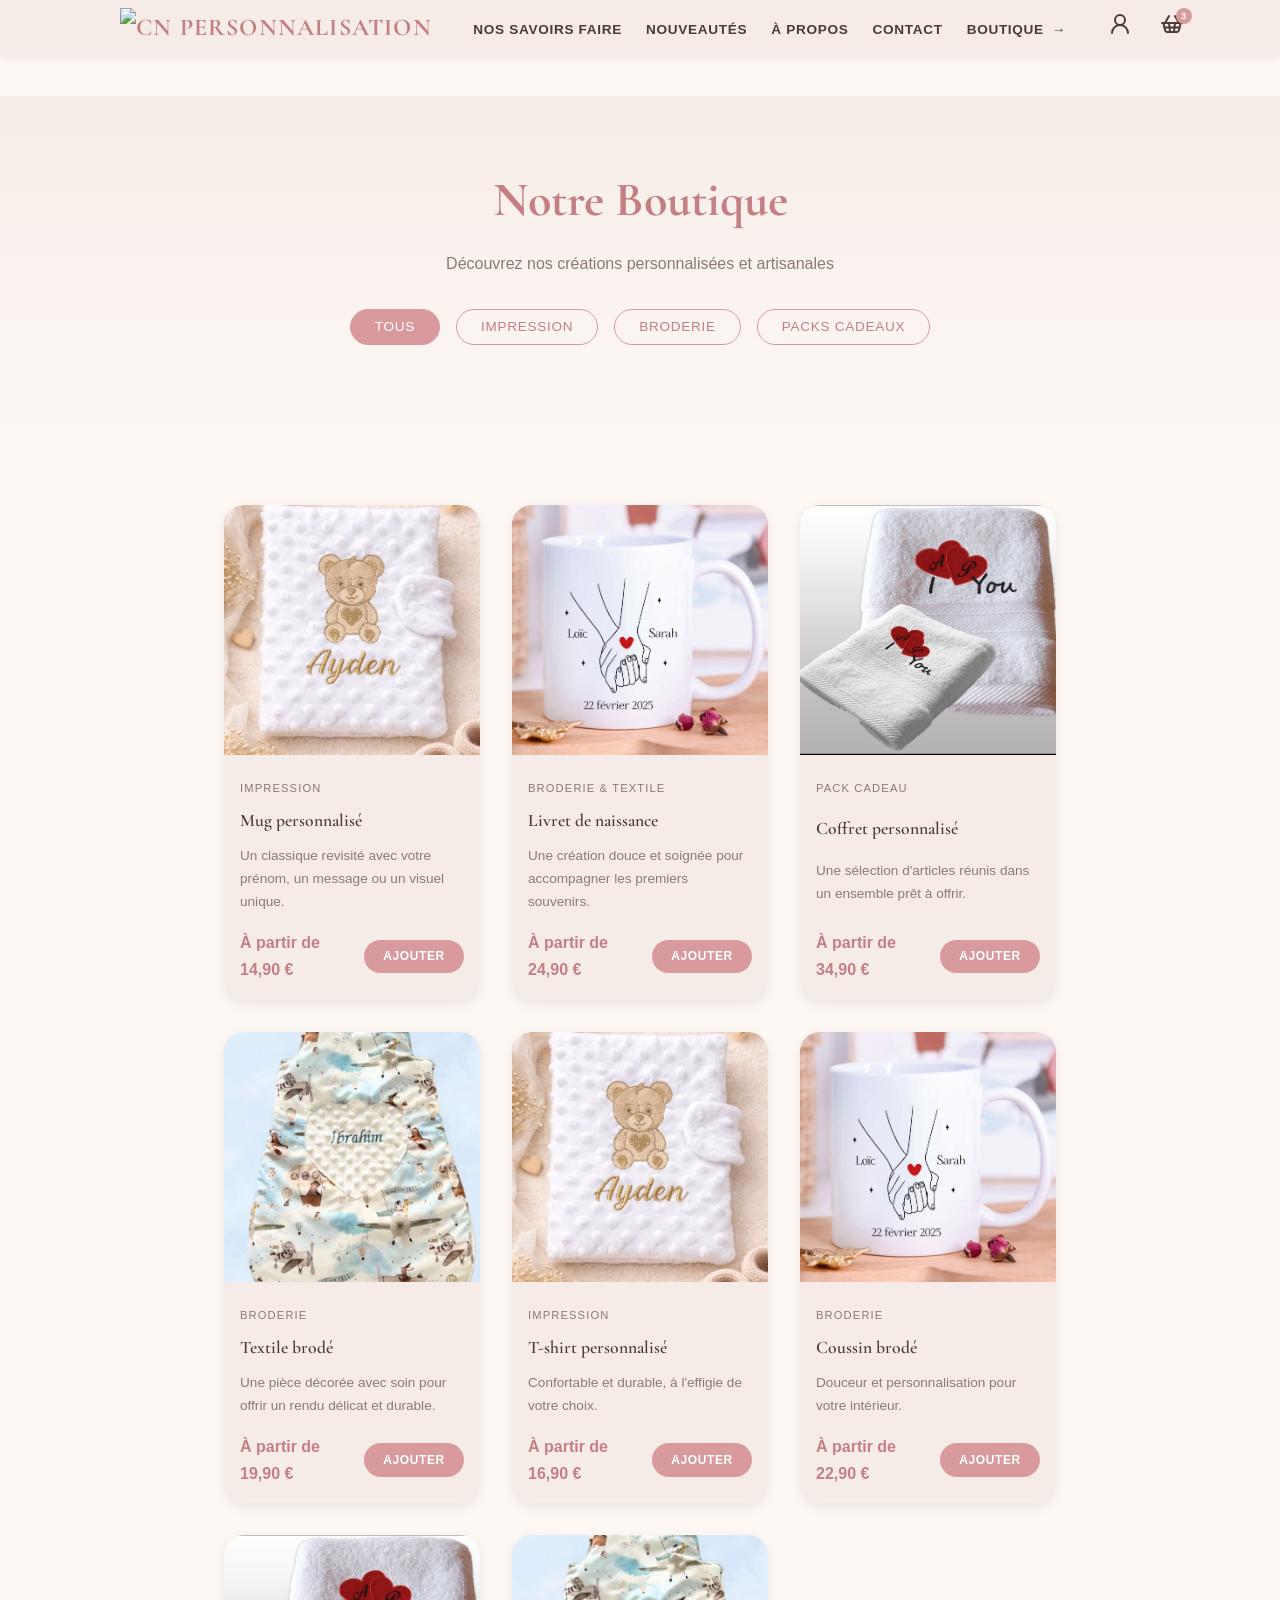
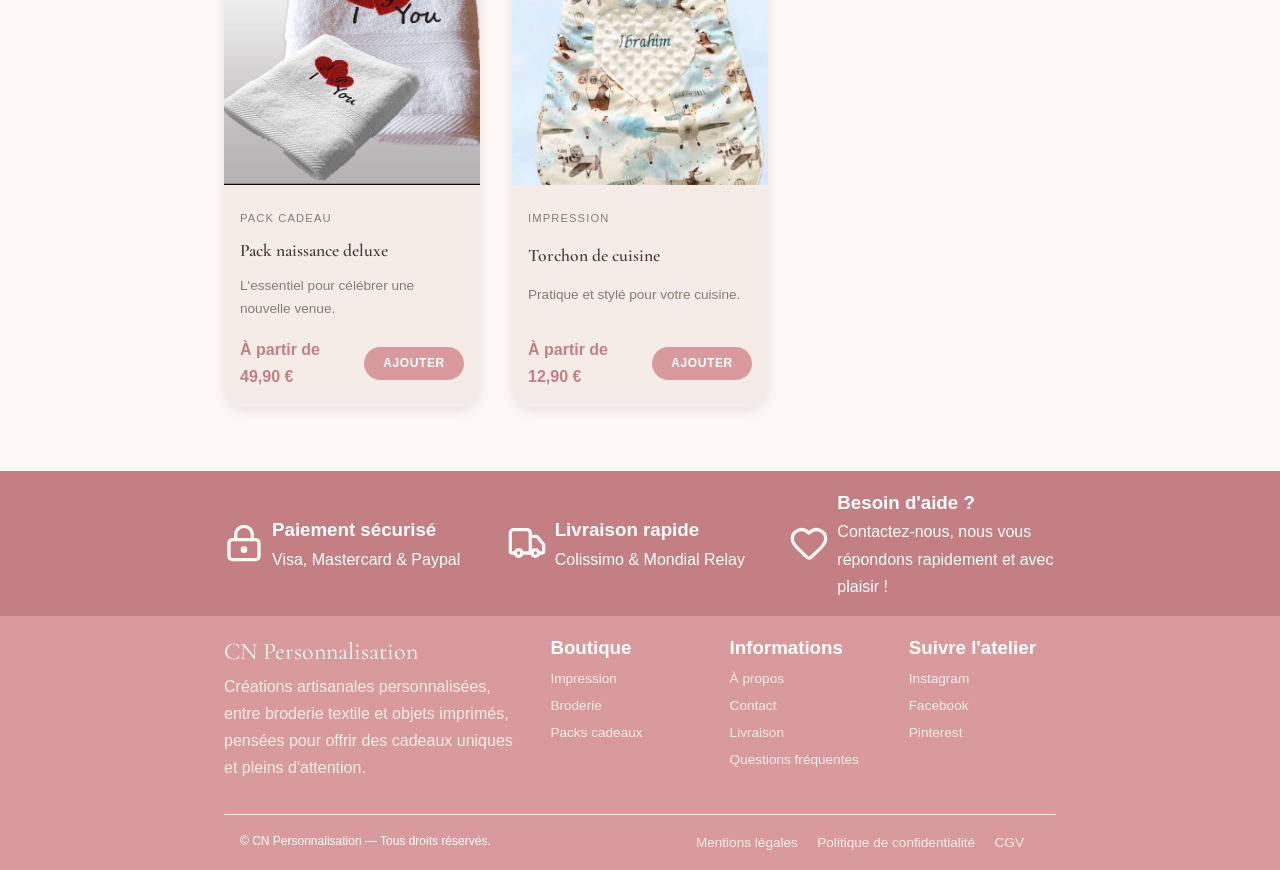
==== boutique.html @ 2475ac3a "first commit" ====
<!doctype html>
<html lang="fr">
  <head>
    <meta charset="UTF-8" />
    <meta name="viewport" content="width=device-width, initial-scale=1.0" />
    <title>Boutique - CN Personnalisation</title>
    <meta
      name="description"
      content="CN Personnalisation - Créations artisanales personnalisées, entre broderie textile et objets imprimés, pensées pour offrir des cadeaux uniques et pleins d'attention."
    />
    <link rel="icon" href="assets/img/favicon.ico" type="image/x-icon" />
    <link rel="stylesheet" href="./style.css" />
    <style>
      .shop-hero {
        background: linear-gradient(180deg, var(--color-bg-soft), var(--color-bg));
        padding: 3rem clamp(1rem, calc(20vw - 2rem), 15rem);
        text-align: center;
      }

      .shop-hero h1 {
        font-family: var(--font-heading);
        font-size: clamp(2rem, 4vw, 3rem);
        color: var(--color-blush-dark);
        margin-bottom: 0.5rem;
      }

      .shop-hero p {
        color: var(--color-text-muted);
        font-size: 1rem;
        margin-bottom: 2rem;
      }

      .filters {
        display: flex;
        justify-content: center;
        gap: 1rem;
        margin-bottom: 2rem;
        flex-wrap: wrap;
      }

      .filter-btn {
        padding: 0.6rem 1.5rem;
        border: 1px solid var(--color-blush);
        background: transparent;
        color: var(--color-blush-dark);
        border-radius: var(--radius-full);
        cursor: pointer;
        font-size: 0.85rem;
        letter-spacing: 0.05em;
        text-transform: uppercase;
        transition: all 0.2s ease;
        font-family: var(--font-body);
      }

      .filter-btn:hover,
      .filter-btn.active {
        background: var(--color-blush);
        color: white;
      }

      .shop-container {
        padding: 2rem clamp(1rem, calc(20vw - 2rem), 15rem);
      }

      .products-grid {
        display: grid;
        grid-template-columns: repeat(auto-fill, minmax(250px, 1fr));
        gap: 2rem;
      }

      .product-item {
        background: var(--color-bg-soft);
        border-radius: var(--radius-lg);
        overflow: hidden;
        box-shadow: 0 4px 12px rgba(0, 0, 0, 0.08);
        transition: transform 0.2s ease, box-shadow 0.2s ease;
        display: flex;
        flex-direction: column;
      }

      .product-item:hover {
        transform: translateY(-4px);
        box-shadow: 0 8px 16px rgba(0, 0, 0, 0.12);
      }

      .product-item img {
        width: 100%;
        height: 250px;
        object-fit: cover;
      }

      .product-info {
        padding: 1rem;
        display: flex;
        flex-direction: column;
        flex: 1;
        justify-content: space-between;
      }

      .product-category {
        font-size: 0.7rem;
        color: var(--color-text-muted);
        text-transform: uppercase;
        letter-spacing: 0.1em;
        margin-bottom: 0.5rem;
      }

      .product-name {
        font-family: var(--font-heading);
        font-size: 1.1rem;
        font-weight: 600;
        color: var(--color-text);
        margin-bottom: 0.5rem;
      }

      .product-description {
        font-size: 0.85rem;
        color: var(--color-text-muted);
        margin-bottom: 1rem;
        min-height: 2.4em;
      }

      .product-footer {
        display: flex;
        justify-content: space-between;
        align-items: center;
      }

      .product-price {
        font-size: 1rem;
        font-weight: 700;
        color: var(--color-blush-dark);
      }

      .add-to-cart {
        background: var(--color-blush);
        color: white;
        border: none;
        padding: 0.6rem 1.2rem;
        border-radius: var(--radius-full);
        cursor: pointer;
        font-size: 0.75rem;
        letter-spacing: 0.05em;
        text-transform: uppercase;
        font-weight: 600;
        transition: background 0.2s ease;
      }

      .add-to-cart:hover {
        background: var(--color-blush-dark);
      }

      .section-heading-shop {
        text-align: center;
        margin-bottom: 2rem;
      }

      .section-heading-shop .eyebrow {
        display: block;
      }

      .section-heading-shop h2 {
        font-family: var(--font-heading);
        font-size: clamp(1.5rem, 3vw, 2rem);
        color: var(--color-text);
      }
    </style>
  </head>
  <body>
    <header class="site-header">
      <div class="container">
        <nav class="navbar" aria-label="Navigation principale">
          <a href="index.html" class="brand"
            ><img src="assets/img/logo.png" alt="CN Personnalisation"
          /></a>

          <ul class="nav-links">
            <li><a href="index.html#broderie">Nos savoirs faire</a></li>
            <li><a href="index.html#nouveautes">Nouveautés</a></li>
            <li><a href="index.html#a-propos">À propos</a></li>
            <li><a href="index.html#contact">Contact</a></li>
            <li><a href="boutique.html" class="text-link">Boutique</a></li>
          </ul>

          <div class="nav-actions">
            <a href="#" class="nav-link icon icon-user"
              ><img src="assets/img/icons/user-round.svg" alt="Compte"
            /></a>
            <a href="#" class="nav-link icon icon-basket"
              ><img src="assets/img/icons/shopping-basket.svg" alt="Panier"
            /></a>
            <div class="cart-content">
              <h3>Votre panier</h3>
              <div class="items-container">
                <article class="item">
                  <img
                    class="item-image"
                    src="assets/img/products/product-1.jpeg"
                    alt="Mug personnalisé"
                  />
                  <div class="item-text">
                    <p class="item-name">Mug personnalisé</p>
                    <p class="item-price">14,90 €</p>
                  </div>
                </article>
                <article class="item">
                  <img
                    class="item-image"
                    src="assets/img/products/product-2.jpeg"
                    alt="Livret de naissance"
                  />
                  <div class="item-text">
                    <p class="item-name">Livret de naissance</p>
                    <p class="item-price">24,90 €</p>
                  </div>
                </article>
              </div>
              <div class="cart-total">
                <p>Total : 39,80 €</p>
                <a href="#" class="btn btn-primary btn-full">Passer à la caisse</a>
            </div>
          </div>
        </nav>
      </div>
    </header>

    <main>
      <section class="shop-hero">
        <h1>Notre Boutique</h1>
        <p>Découvrez nos créations personnalisées et artisanales</p>
        
        <div class="filters">
          <button class="filter-btn active" data-filter="all">Tous</button>
          <button class="filter-btn" data-filter="impression">Impression</button>
          <button class="filter-btn" data-filter="broderie">Broderie</button>
          <button class="filter-btn" data-filter="pack">Packs cadeaux</button>
        </div>
      </section>

      <section class="shop-container">
        <div class="products-grid">
          <!-- Impression -->
          <div class="product-item" data-category="impression">
            <img
              src="assets/img/products/product-1.jpeg"
              alt="Mug personnalisé"
            />
            <div class="product-info">
              <p class="product-category">Impression</p>
              <h3 class="product-name">Mug personnalisé</h3>
              <p class="product-description">
                Un classique revisité avec votre prénom, un message ou un visuel unique.
              </p>
              <div class="product-footer">
                <span class="product-price">À partir de 14,90 €</span>
                <button class="add-to-cart">Ajouter</button>
              </div>
            </div>
          </div>

          <!-- Broderie -->
          <div class="product-item" data-category="broderie">
            <img
              src="assets/img/products/product-2.jpeg"
              alt="Livret de naissance personnalisé"
            />
            <div class="product-info">
              <p class="product-category">Broderie & textile</p>
              <h3 class="product-name">Livret de naissance</h3>
              <p class="product-description">
                Une création douce et soignée pour accompagner les premiers souvenirs.
              </p>
              <div class="product-footer">
                <span class="product-price">À partir de 24,90 €</span>
                <button class="add-to-cart">Ajouter</button>
              </div>
            </div>
          </div>

          <!-- Pack cadeau -->
          <div class="product-item" data-category="pack">
            <img
              src="assets/img/products/product-3.jpeg"
              alt="Coffret cadeau personnalisé"
            />
            <div class="product-info">
              <p class="product-category">Pack cadeau</p>
              <h3 class="product-name">Coffret personnalisé</h3>
              <p class="product-description">
                Une sélection d'articles réunis dans un ensemble prêt à offrir.
              </p>
              <div class="product-footer">
                <span class="product-price">À partir de 34,90 €</span>
                <button class="add-to-cart">Ajouter</button>
              </div>
            </div>
          </div>

          <!-- Broderie -->
          <div class="product-item" data-category="broderie">
            <img
              src="assets/img/products/product-4.jpeg"
              alt="Textile brodé personnalisé"
            />
            <div class="product-info">
              <p class="product-category">Broderie</p>
              <h3 class="product-name">Textile brodé</h3>
              <p class="product-description">
                Une pièce décorée avec soin pour offrir un rendu délicat et durable.
              </p>
              <div class="product-footer">
                <span class="product-price">À partir de 19,90 €</span>
                <button class="add-to-cart">Ajouter</button>
              </div>
            </div>
          </div>

          <!-- Impression -->
          <div class="product-item" data-category="impression">
            <img
              src="assets/img/products/product-1.jpeg"
              alt="T-shirt personnalisé"
            />
            <div class="product-info">
              <p class="product-category">Impression</p>
              <h3 class="product-name">T-shirt personnalisé</h3>
              <p class="product-description">
                Confortable et durable, à l'effigie de votre choix.
              </p>
              <div class="product-footer">
                <span class="product-price">À partir de 16,90 €</span>
                <button class="add-to-cart">Ajouter</button>
              </div>
            </div>
          </div>

          <!-- Broderie -->
          <div class="product-item" data-category="broderie">
            <img
              src="assets/img/products/product-2.jpeg"
              alt="Coussin brodé"
            />
            <div class="product-info">
              <p class="product-category">Broderie</p>
              <h3 class="product-name">Coussin brodé</h3>
              <p class="product-description">
                Douceur et personnalisation pour votre intérieur.
              </p>
              <div class="product-footer">
                <span class="product-price">À partir de 22,90 €</span>
                <button class="add-to-cart">Ajouter</button>
              </div>
            </div>
          </div>

          <!-- Pack cadeau -->
          <div class="product-item" data-category="pack">
            <img
              src="assets/img/products/product-3.jpeg"
              alt="Pack naissance"
            />
            <div class="product-info">
              <p class="product-category">Pack cadeau</p>
              <h3 class="product-name">Pack naissance deluxe</h3>
              <p class="product-description">
                L'essentiel pour célébrer une nouvelle venue.
              </p>
              <div class="product-footer">
                <span class="product-price">À partir de 49,90 €</span>
                <button class="add-to-cart">Ajouter</button>
              </div>
            </div>
          </div>

          <!-- Impression -->
          <div class="product-item" data-category="impression">
            <img
              src="assets/img/products/product-4.jpeg"
              alt="Torchon de cuisine"
            />
            <div class="product-info">
              <p class="product-category">Impression</p>
              <h3 class="product-name">Torchon de cuisine</h3>
              <p class="product-description">
                Pratique et stylé pour votre cuisine.
              </p>
              <div class="product-footer">
                <span class="product-price">À partir de 12,90 €</span>
                <button class="add-to-cart">Ajouter</button>
              </div>
            </div>
          </div>
        </div>
      </section>
    </main>

    <footer class="site-footer" id="contact">
      <div class="order-specs">
        <article class="spec-item">
          <img
            src="assets/img/icons/lock-keyhole.svg"
            alt="Icône de paiement sécurisé"
            class="spec-icon"
          />
          <div class="spec-content">
          <h3>Paiement sécurisé</h3>
          <p>
            Visa, Mastercard & Paypal
          </p>
          </div>
        </article>
        <article class="spec-item">
          <img
            src="assets/img/icons/truck.svg"
            alt="Icône de livraison"
            class="spec-icon"
          />
          <div class="spec-content">
          <h3>Livraison rapide</h3>
          <p>
            Colissimo & Mondial Relay
          </p>
          </div>
        </article>
        <article class="spec-item">
          <img
            src="assets/img/icons/heart.svg"
            alt="Icône d'aide client"
            class="spec-icon"
          />
          <div class="spec-content">
            <h3>Besoin d'aide ?</h3>
            <p>
              Contactez-nous, nous vous répondons rapidement et avec plaisir !
            </p>
          </div>
        </article>
      </div>
      <div class="container footer-grid">
        <div class="footer-brand">
          <a href="index.html" class="brand">CN Personnalisation</a>
          <p>
            Créations artisanales personnalisées, entre broderie textile et
            objets imprimés, pensées pour offrir des cadeaux uniques et pleins
            d'attention.
          </p>
        </div>

        <div class="footer-column">
          <h3>Boutique</h3>
          <ul role="list">
            <li><a href="#impression">Impression</a></li>
            <li><a href="#broderie">Broderie</a></li>
            <li><a href="#pack">Packs cadeaux</a></li>
          </ul>
        </div>

        <div class="footer-column">
          <h3>Informations</h3>
          <ul role="list">
            <li><a href="index.html#a-propos">À propos</a></li>
            <li><a href="index.html#contact">Contact</a></li>
            <li><a href="#">Livraison</a></li>
            <li><a href="#">Questions fréquentes</a></li>
          </ul>
        </div>

        <div class="footer-column">
          <h3>Suivre l'atelier</h3>
          <ul role="list">
            <li><a href="#">Instagram</a></li>
            <li><a href="#">Facebook</a></li>
            <li><a href="#">Pinterest</a></li>
          </ul>
        </div>
      </div>

      <div class="container footer-bottom">
        <p>© CN Personnalisation — Tous droits réservés.</p>
        <div class="footer-legal">
          <a href="#">Mentions légales</a>
          <a href="#">Politique de confidentialité</a>
          <a href="#">CGV</a>
        </div>
      </div>
    </footer>

    <script src="script.js"></script>
    <script>
      // Filtrage des produits
      const filterButtons = document.querySelectorAll(".filter-btn");
      const products = document.querySelectorAll(".product-item");

      filterButtons.forEach((button) => {
        button.addEventListener("click", () => {
          // Mettre à jour l'état des boutons
          filterButtons.forEach((btn) => btn.classList.remove("active"));
          button.classList.add("active");

          // Filtrer les produits
          const filter = button.dataset.filter;
          products.forEach((product) => {
            if (filter === "all" || product.dataset.category === filter) {
              product.style.display = "block";
            } else {
              product.style.display = "none";
            }
          });
        });
      });

      // Ajouter au panier
      const addToCartButtons = document.querySelectorAll(".add-to-cart");
      addToCartButtons.forEach((button) => {
        button.addEventListener("click", (e) => {
          e.preventDefault();
          alert("Produit ajouté au panier ! 🎉");
        });
      });
    </script>
  </body>
</html>
---- style.css ----
@import url("https://fonts.googleapis.com/css2?family=Cormorant+Garamond:ital,wght@0,300..700;1,300..700&family=WindSong:wght@400;500&display=swap");

* {
  box-sizing: border-box;
  margin: 0;
  padding: 0;
}

:root {
  --color-bg: #fdf8f4;
  --color-bg-soft: #f6ece7;
  --color-blush: #d99a9e;
  --color-blush-dark: #c47f85;
  --color-text: #4a3b36;
  --color-text-muted: #8a7a72;
  --font-script: "WindSong", "cursive", serif;
  --font-heading: "Cormorant Garamond", "Georgia", serif;
  --font-body: "Poppins", sans-serif;
  --radius-lg: 1.25rem;
  --radius-full: 9999px;
}

html {
  scroll-behavior: smooth;
}

body {
  background: var(--color-bg);
  color: var(--color-text);
  font-family: var(--font-body);
  line-height: 1.7;
}

.reveal {
  opacity: 0;
  transform: translateY(20px);
  transition:
    opacity 1s ease,
    transform 1s ease;
}

.reveal.is-visible {
  opacity: 1;
  transform: none;
}

nav {
  background: var(--color-bg-soft);
  padding: 0.5rem 6rem;
  display: flex;
  justify-content: space-between;
  align-items: center;
  position: fixed;
  top: 0;
  left: 0;
  width: 100%;
  box-shadow: 0 0 10px rgba(0, 0, 0, 0.08);
  z-index: 1000;
}

nav a {
  text-decoration: none;
  color: var(--color-text);
  font-size: 0.85rem;
  letter-spacing: 0.05em;
  text-transform: uppercase;
  margin-left: 1.5rem;
  transition: color 0.2s ease;
}

.nav-actions {
  position: relative;
}

nav ul {
  list-style: none;
  display: flex;
  align-items: center;
}
nav li:hover a,
.text-link:hover {
  color: var(--color-blush-dark);
}
/* 
.nav-links > li {
  position: relative;
}
.nav-links > li:hover::after {
  content: "";
  position: absolute;
  bottom: -1rem;
  left: 50%;
  transform: translateX(-50%);
  display: inline-block;
  width: 20px;
  height: 20px;
  background-image: url("assets/img/icons/heart-text.svg");
  background-size: contain;
  background-repeat: no-repeat;
} */

.icon-basket {
  position: relative;
}

.icon-basket::after {
  content: "3";
  position: absolute;
  top: -1rem;
  right: -0.5rem;
  background: var(--color-blush);
  color: white;
  font-size: 0.6rem;
  width: 1rem;
  height: 1rem;
  border-radius: var(--radius-full);
  display: flex;
  align-items: center;
  justify-content: center;
}

.cart-content {
  display: none;
  position: absolute;
  padding: 1rem 1.5rem;
  top: 100%;
  right: 0;
  width: 400px;
  overflow: hidden;
  background: var(--color-bg);
  border-radius: var(--radius-lg);
  box-shadow: 0 4px 12px rgba(0, 0, 0, 0.15);
}

.cart-content.active {
  display: block;
}

.cart-content h3 {
  font-size: 1rem;
  margin-bottom: 1rem;
  color: var(--color-blush-dark);
}

.items-container {
  padding: 1rem;
  max-height: 400px;
  overflow-y: auto;
}

.item {
  display: flex;
  align-items: center;
  margin-bottom: 1rem;
  background: var(--color-bg-soft);
  padding: 0.5rem;
  border-radius: var(--radius-lg);
}

.item-image {
  width: 60px;
  height: 60px;
  object-fit: cover;
  border-radius: var(--radius-lg);
  margin-right: 1rem;
}

.item-name {
  font-size: 0.85rem;
  font-weight: 600;
  margin-bottom: 0.25rem;
}

.item-price {
  font-size: 0.85rem;
  font-weight: 600;
  color: var(--color-blush-dark);
}

main {
  margin-top: calc(80px + 1rem);
}

section:not(.hero) {
  padding-block: 4rem;
  padding-inline: clamp(1rem, calc(20vw - 2rem), 15rem);
  scroll-margin-top: 100px;
}

ul {
  list-style: none;
}

a {
  text-decoration: none;
  color: inherit;
  font-weight: 600;
}

.brand {
  color: var(--color-blush-dark);
  font-family: var(--font-heading);
  font-size: 1.5rem;
  font-weight: 900;
}

.brand img {
  height: 80px;
}

.eyebrow {
  font-size: 0.8rem;
  letter-spacing: 0.15em;
  text-transform: uppercase;
  color: var(--color-blush-dark);
  margin-bottom: 0.5rem;
}

.brand-script {
  font-family: var(--font-script);
  font-weight: 400;
  font-size: clamp(2.5rem, 5vw, 5rem);
  color: var(--color-blush-dark);
  margin: 0.25rem 0;
}

.hero-tagline {
  font-size: 0.85rem;
  letter-spacing: 0.2em;
  text-transform: uppercase;
  color: var(--color-text-muted);
  margin-bottom: 1.5rem;
}

.hero {
  background: linear-gradient(180deg, var(--color-bg-soft), var(--color-bg));
}

.hero-content {
  padding-left: clamp(1rem, calc(10vw - 2rem), 10rem);
}

.hero-content .eyebrow {
  color: var(--color-text);
  text-align: center;
  font-weight: 500;
}

.hero-actions {
  margin-block: 2rem;
}

.hero-grid {
  display: grid;
  grid-template-columns: 3fr 4fr;
  gap: 3rem;
  align-items: center;
}

.hero-image-block {
  position: relative;
  overflow: hidden;
  width: 100%;
  height: 100%;
  mask-image: linear-gradient(to right, transparent 0%, black 25%);
  -webkit-mask-image: linear-gradient(to right, transparent 0%, black 25%);
  mask-repeat: no-repeat;
  -webkit-mask-repeat: no-repeat;
}

.hero-image-block img {
  width: 100%;
  max-height: 600px;
  object-fit: cover;
}

.hero-badge {
  position: absolute;
  bottom: 3rem;
  right: 3rem;
  background: var(--color-bg);
  color: var(--color-blush-dark);
  font-size: 0.7rem;
  text-align: center;
  text-transform: uppercase;
  letter-spacing: 0.08em;
  padding: 0.75rem;
  border-radius: var(--radius-full);
  aspect-ratio: 1;
  display: flex;
  align-items: center;
  justify-content: center;
  box-shadow: 0 4px 12px rgba(0, 0, 0, 0.08);
}

.btn {
  display: inline-block;
  padding: 0.85rem 2rem;
  border-radius: var(--radius-full);
  font-size: 0.85rem;
  letter-spacing: 0.05em;
  text-transform: uppercase;
  text-decoration: none;
  transition: all 0.2s ease;
}

.btn.btn-full {
  border-radius: var(--radius-lg);
  width: 100%;
  margin-left: 0;
}

.btn-primary {
  background: var(--color-blush);
  color: #fff;
}

.btn-primary:hover {
  background: var(--color-blush-dark);
}

.btn-secondary {
  background: transparent;
  border: 1px solid var(--color-blush);
  color: var(--color-blush-dark);
}

.btn-secondary:hover {
  background: var(--color-blush);
  color: var(--color-bg-soft);
}

.intro-categories {
  text-align: center;
  background: var(--color-bg-soft);
}

.category-grid {
  display: grid;
  grid-template-columns: 1fr 1fr;
  gap: 2rem;
  margin: 4rem 0;
}

.category-card {
  background: var(--color-bg);
  border-radius: var(--radius-lg);
  padding: 2rem;
  text-align: start;
  /* border: 1px solid var(--color-blush);
  /* box-shadow: 0 4px 12px rgba(0, 0, 0, 0.15); */
}

.category-tag {
  text-align: center;
}
.text-link {
  transition: color 0.2s ease;
}
.text-link::after {
  content: "→";
  display: inline-block;
  margin-left: 0.5rem;
}

.value-props {
  padding: 0;
}

.value-grid {
  display: grid;
  grid-template-columns: repeat(4, 1fr);
  gap: 2rem;
  text-align: center;
}

.value-icon {
  font-size: 1.5rem;
  display: block;
  margin-bottom: 0.5rem;
}

.value-item h3 {
  font-family: var(--font-heading);
  font-size: 1.25rem;
  font-weight: 700;
  margin-bottom: 0.25rem;
}

.value-item p {
  font-size: 0.85rem;
  color: var(--color-text-muted);
}

.product-carousel {
  width: 100%;
  display: grid;
  grid-template-columns: repeat(5, minmax(200px, 1fr));
  grid-template-rows: 400px;
  overflow-x: auto;
  gap: 1rem;
  padding-block: 3rem;
}

.product-card {
  background: var(--color-bg-soft);
  border-radius: var(--radius-lg);
  box-shadow: 0 4px 12px rgba(0, 0, 0, 0.08);
  text-align: center;
  overflow: hidden;
}

.product-card a {
  display: block;
  height: 100%;
  text-decoration: none;
  color: inherit;
}

.product-category {
  font-size: 0.75rem;
  color: var(--color-text-muted);
  letter-spacing: 0.1em;
  margin-top: 0.5rem;
}

.product-card img {
  width: 100%;
  height: 50%;
  object-fit: cover;
}

.product-content {
  display: flex;
  flex-direction: column;
  justify-content: space-between;
  height: 50%;
  padding: 0.5rem;
  padding-bottom: 1rem;
}

.product-text {
  font-weight: 400;
  font-size: 0.75rem;
  flex: 1;
}

.product-price {
  font-weight: 600;
  font-size: 0.85rem;
  /* padding-bottom: 1rem; */
}

.product-card.cta {
  background: var(--color-blush);
  color: var(--color-bg-soft);
  font-weight: 600;
}

.product-card.cta a {
  display: flex;
  align-items: center;
  justify-content: center;
}

.product-card.cta .cta-icon {
  width: 50%;
}

.about-preview {
  background: var(--color-bg-soft);
}

.about-grid {
  display: grid;
  grid-template-columns: 1fr 1fr;
  gap: 3rem;
  align-items: start;
}

.about-visual img {
  width: 100%;
  border-radius: var(--radius-lg);
}

.about-content h2 {
  font-family: var(--font-heading);
  font-size: clamp(1.8rem, 3vw, 2.5rem);
  margin-bottom: 1rem;
}

.about-block {
  margin-top: 1.5rem;
}

.about-block h3 {
  font-family: var(--font-heading);
  font-size: 1.25rem;
  margin-bottom: 0.5rem;
  color: var(--color-blush-dark);
}

.checklist li {
  padding-left: 1.5rem;
  position: relative;
  margin-bottom: 0.4rem;
}

.checklist li::before {
  content: "✓";
  position: absolute;
  left: 0;
  color: var(--color-blush-dark);
}

.about-signature {
  font-family: var(--font-script);
  color: var(--color-blush-dark);
  font-size: 2rem;
  margin: 1.5rem 0;
}

.custom-order {
  background: var(--color-bg-soft);
}

.custom-order-box {
  background: var(--color-bg);
  width: 60%;
  margin: 0 auto;
  /* color: var(--color-bg-soft); */
  padding: 2rem;
  border-radius: var(--radius-lg);
}

.custom-order-box .eyebrow,
.custom-order-box h2 {
  text-align: center;
}

.custom-order-box .btn {
  margin-top: 1rem;
  width: 100%;
}

.site-footer {
  background-color: var(--color-blush);
  color: white;
}

.site-footer a {
  color: var(--color-bg-soft);
  font-size: 0.85rem;
  margin-right: 1rem;
  font-weight: 400;
}

.order-specs {
  display: flex;
  gap: 1rem;
  justify-content: space-between;
  align-items: center;
  padding: 1rem clamp(1rem, 20vw - 2rem, 15rem);
  background: var(--color-blush-dark);
}

.spec-item {
  display: flex;
  width: 400px;
  align-items: center;
  gap: 0.5rem;
}

.spec-icon {
  height: 2.5rem;
}

.footer-grid {
  display: grid;
  grid-template-columns: 2fr 1fr 1fr 1fr;
  gap: 2rem;
  padding: 1rem clamp(1rem, 20vw - 2rem, 15rem);
}

.footer-brand {
  color: var(--color-bg-soft);
}

.footer-brand .brand {
  font-size: 1.5rem;
  color: white;
}

.footer-bottom {
  font-size: 0.75rem;
  border-top: 1px solid var(--color-bg-soft);
  padding-top: 1rem;
  margin-top: 1rem;
  display: flex;
  justify-content: space-between;
  margin-inline: clamp(1rem, 20vw - 2rem, 15rem);
  padding: 1rem;
}

@media (max-width: 768px) {
  .hero-grid,
  .about-grid,
  .value-grid {
    grid-template-columns: 1fr;
  }
}

@media (prefers-reduced-motion: reduce) {
  .reveal {
    transition: none;
    opacity: 1;
    transform: none;
  }
}
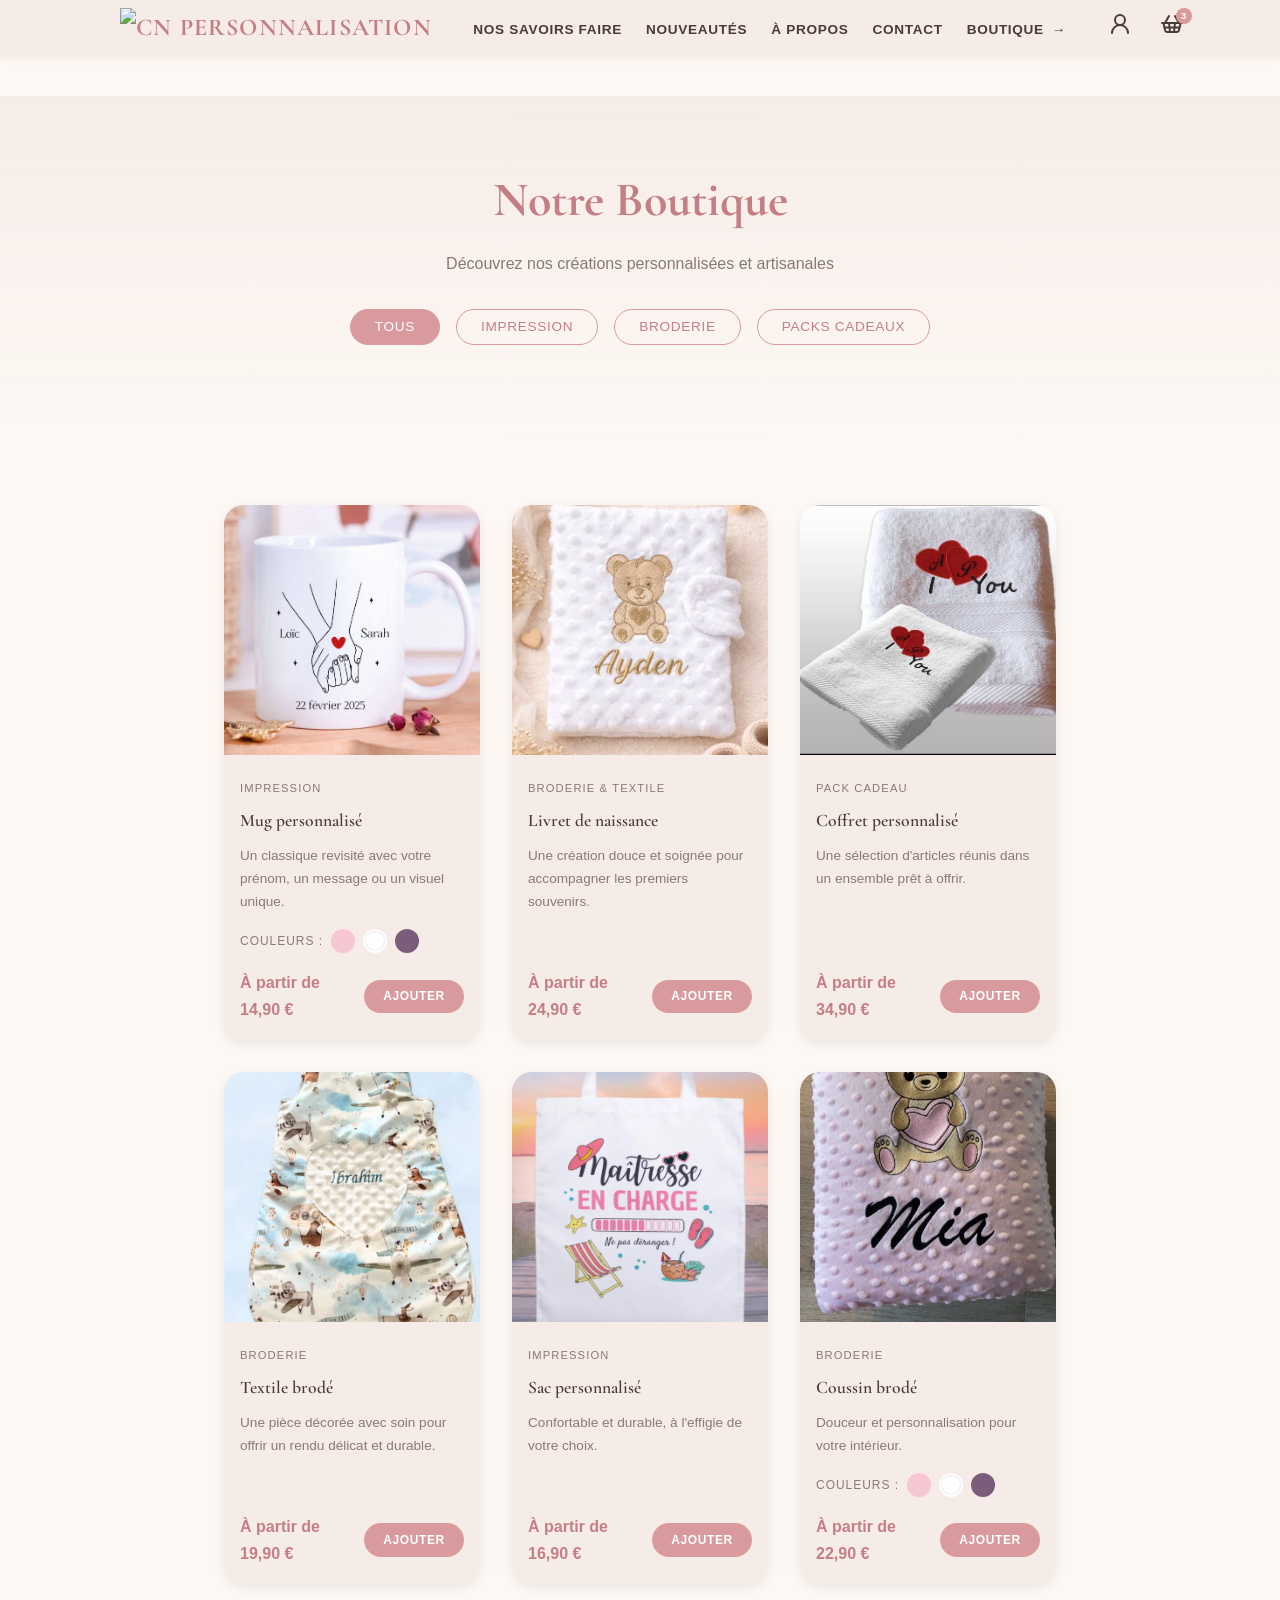
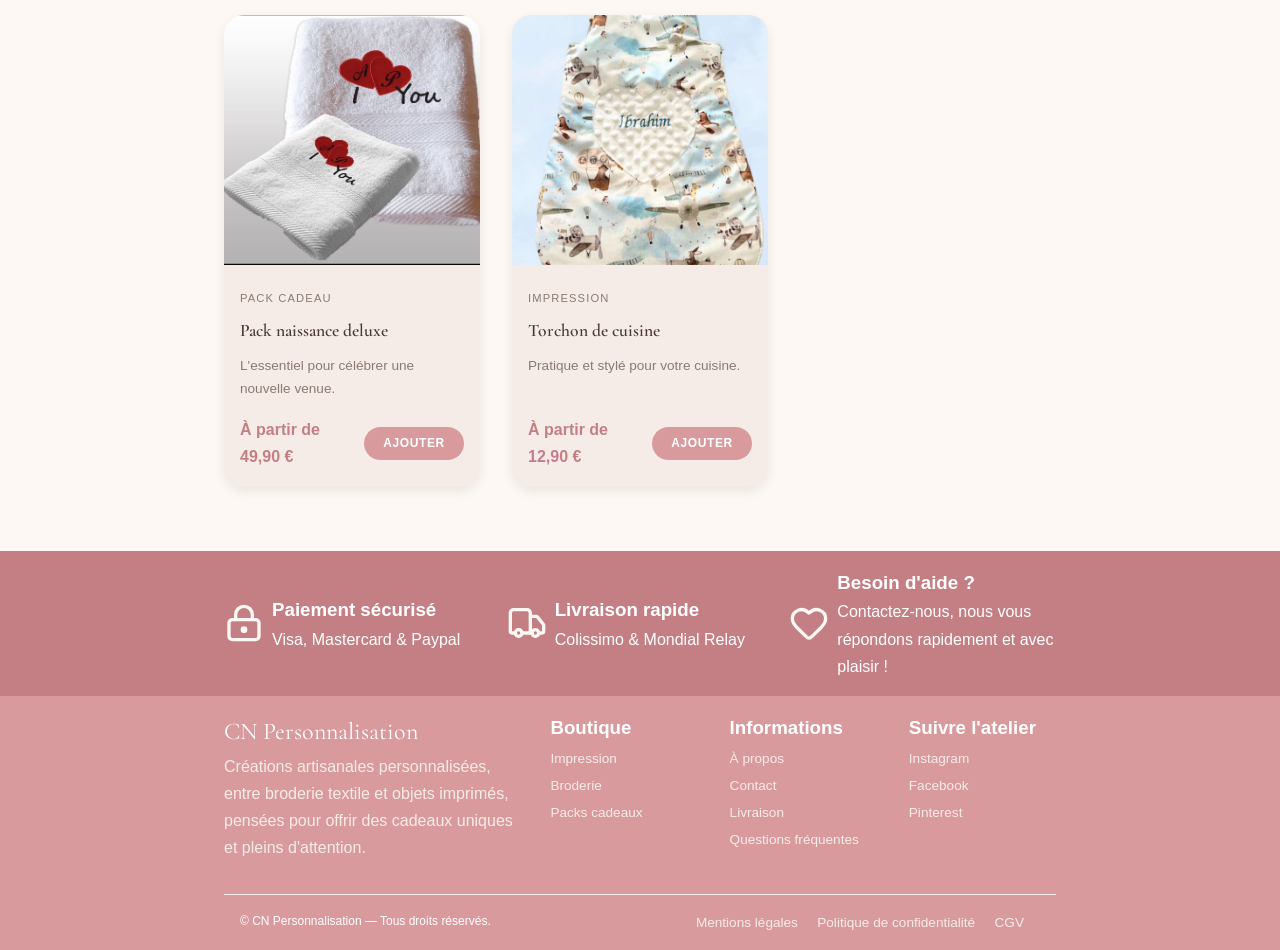
==== commit 019195cf: "finito pipo" ====
--- a/boutique.html
+++ b/boutique.html
@@ -118,7 +118,45 @@
         color: var(--color-text-muted);
         margin-bottom: 1rem;
         min-height: 2.4em;
-      }
+        flex: 1;
+      }
+
+      .product-variants {
+        display: flex;
+        align-items: center;
+        flex-wrap: wrap;
+        gap: 0.5rem;
+        margin-bottom: 1rem;
+      }
+
+      .product-variants span {
+        font-size: 0.75rem;
+        color: var(--color-text-muted);
+        text-transform: uppercase;
+        letter-spacing: 0.08em;
+      }
+
+      .color-swatch {
+        width: 24px;
+        height: 24px;
+        border-radius: 50%;
+        border: 2px solid transparent;
+        cursor: pointer;
+        transition: transform 0.2s ease, border-color 0.2s ease;
+      }
+
+      .color-swatch:hover,
+      .color-swatch.active {
+        transform: scale(1.05);
+        border-color: var(--color-blush);
+      }
+
+      .color-swatch--rose { background: #f7c6d3; }
+      .color-swatch--blanc {
+        background: #ffffff;
+        box-shadow: inset 0 0 0 1px rgba(0, 0, 0, 0.08);
+      }
+      .color-swatch--prune { background: #7a5d7a; }
 
       .product-footer {
         display: flex;
@@ -242,7 +280,7 @@
           <!-- Impression -->
           <div class="product-item" data-category="impression">
             <img
-              src="assets/img/products/product-1.jpeg"
+              src="assets/img/products/product-2.jpeg"
               alt="Mug personnalisé"
             />
             <div class="product-info">
@@ -251,6 +289,12 @@
               <p class="product-description">
                 Un classique revisité avec votre prénom, un message ou un visuel unique.
               </p>
+              <div class="product-variants">
+                <span>Couleurs :</span>
+                <button class="color-swatch color-swatch--rose" aria-label="Rose" type="button"></button>
+                <button class="color-swatch color-swatch--blanc" aria-label="Blanc" type="button"></button>
+                <button class="color-swatch color-swatch--prune" aria-label="Prune" type="button"></button>
+              </div>
               <div class="product-footer">
                 <span class="product-price">À partir de 14,90 €</span>
                 <button class="add-to-cart">Ajouter</button>
@@ -261,7 +305,7 @@
           <!-- Broderie -->
           <div class="product-item" data-category="broderie">
             <img
-              src="assets/img/products/product-2.jpeg"
+              src="assets/img/products/product-1.jpeg"
               alt="Livret de naissance personnalisé"
             />
             <div class="product-info">
@@ -318,12 +362,12 @@
           <!-- Impression -->
           <div class="product-item" data-category="impression">
             <img
-              src="assets/img/products/product-1.jpeg"
+              src="assets/img/products/product-5.jpeg"
               alt="T-shirt personnalisé"
             />
             <div class="product-info">
               <p class="product-category">Impression</p>
-              <h3 class="product-name">T-shirt personnalisé</h3>
+              <h3 class="product-name">Sac personnalisé</h3>
               <p class="product-description">
                 Confortable et durable, à l'effigie de votre choix.
               </p>
@@ -337,7 +381,7 @@
           <!-- Broderie -->
           <div class="product-item" data-category="broderie">
             <img
-              src="assets/img/products/product-2.jpeg"
+              src="assets/img/products/product-6.jpeg"
               alt="Coussin brodé"
             />
             <div class="product-info">
@@ -346,6 +390,12 @@
               <p class="product-description">
                 Douceur et personnalisation pour votre intérieur.
               </p>
+              <div class="product-variants">
+                <span>Couleurs :</span>
+                <button class="color-swatch color-swatch--rose" aria-label="Rose" type="button"></button>
+                <button class="color-swatch color-swatch--blanc" aria-label="Blanc" type="button"></button>
+                <button class="color-swatch color-swatch--prune" aria-label="Prune" type="button"></button>
+              </div>
               <div class="product-footer">
                 <span class="product-price">À partir de 22,90 €</span>
                 <button class="add-to-cart">Ajouter</button>
@@ -501,7 +551,7 @@
           const filter = button.dataset.filter;
           products.forEach((product) => {
             if (filter === "all" || product.dataset.category === filter) {
-              product.style.display = "block";
+              product.style.display = "flex";
             } else {
               product.style.display = "none";
             }
@@ -517,6 +567,15 @@
           alert("Produit ajouté au panier ! 🎉");
         });
       });
+
+      // Sélection des couleurs pour le mug personnalisé
+      const colorSwatches = document.querySelectorAll(".color-swatch");
+      colorSwatches.forEach((swatch) => {
+        swatch.addEventListener("click", () => {
+          colorSwatches.forEach((item) => item.classList.remove("active"));
+          swatch.classList.add("active");
+        });
+      });
     </script>
   </body>
 </html>
